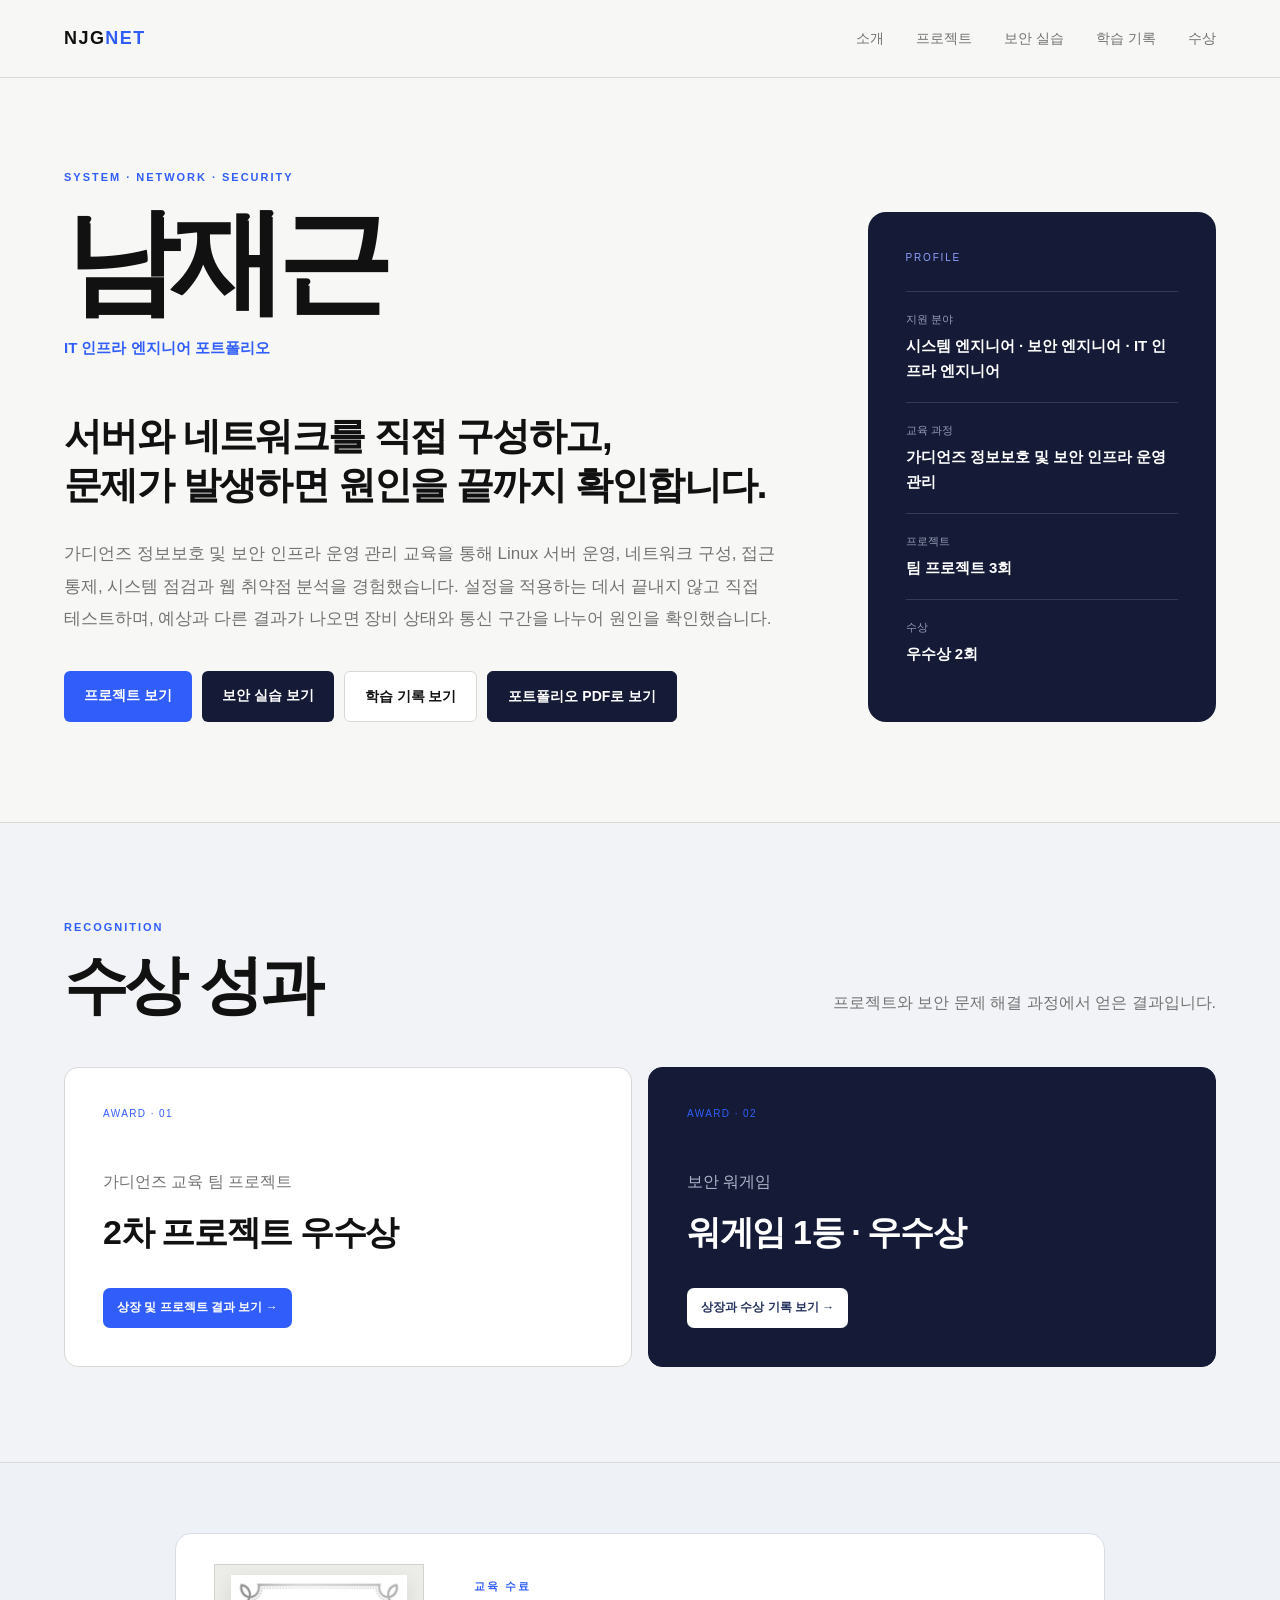
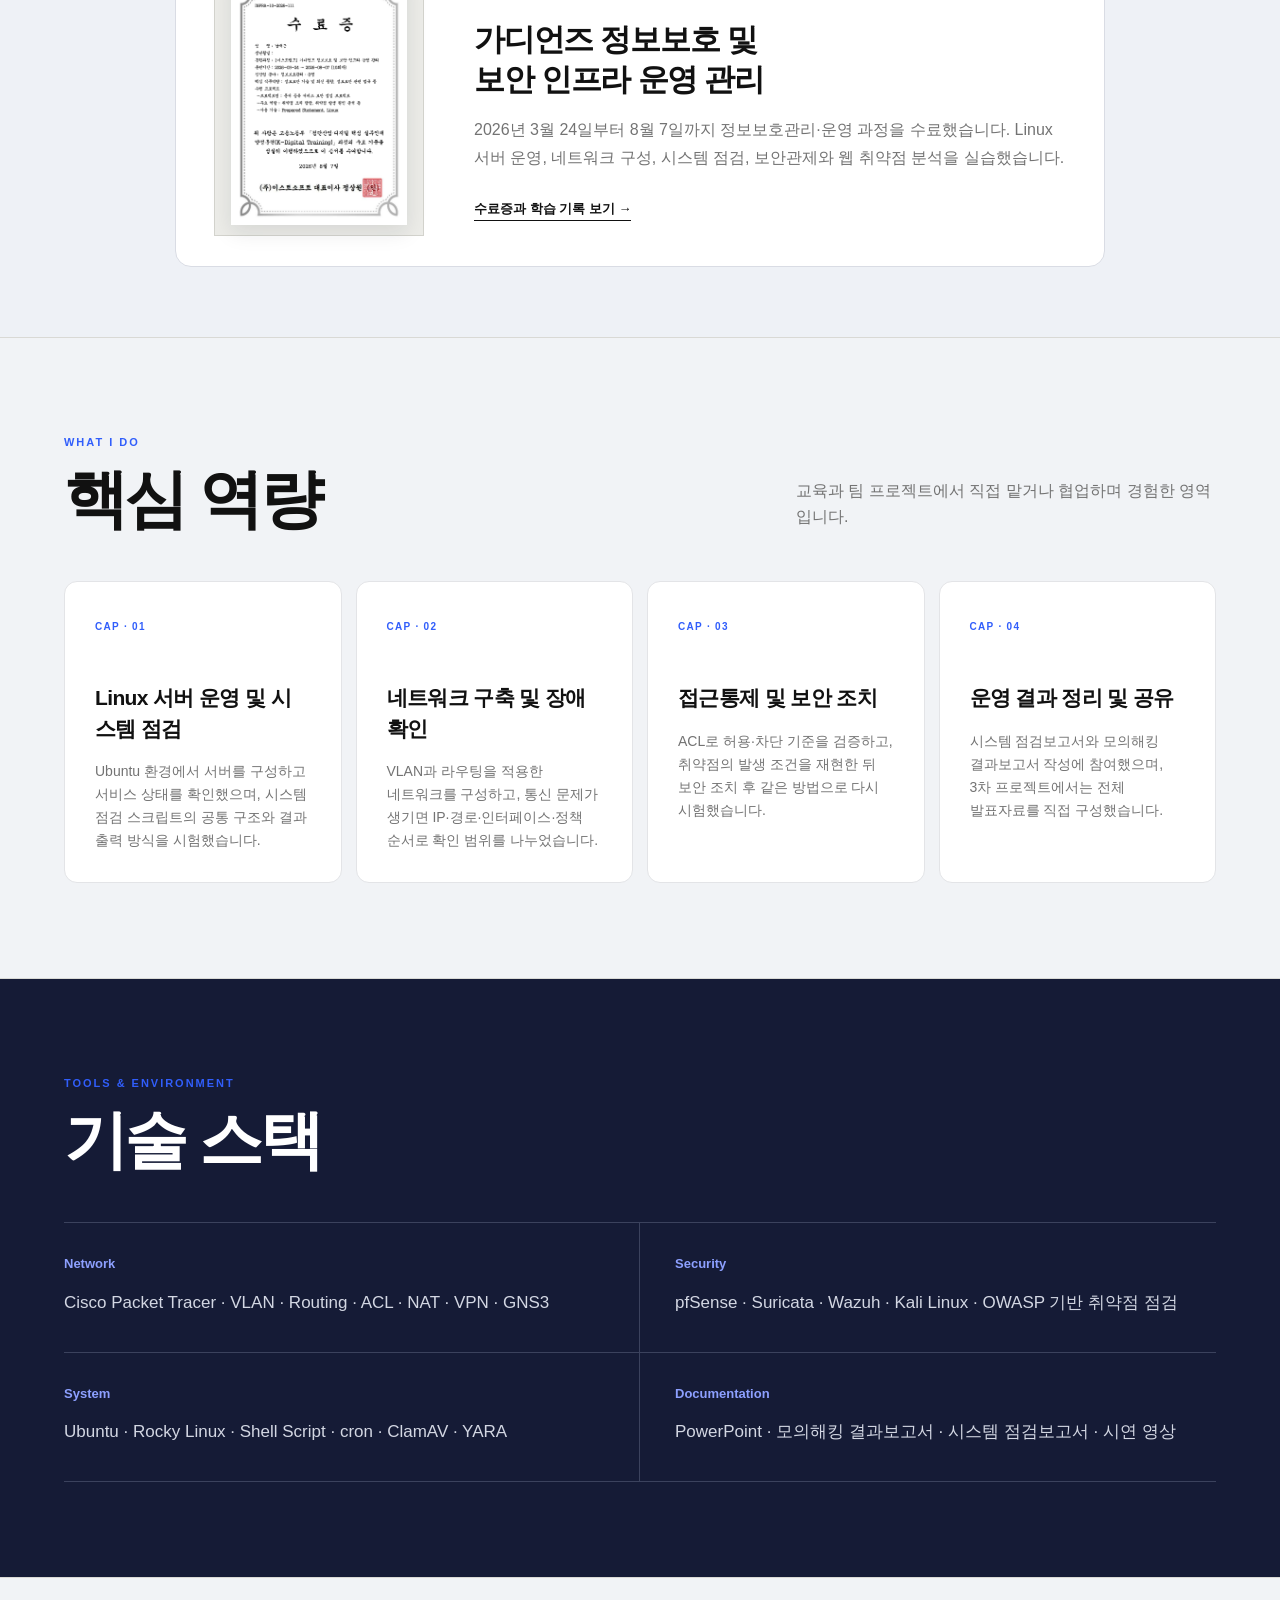
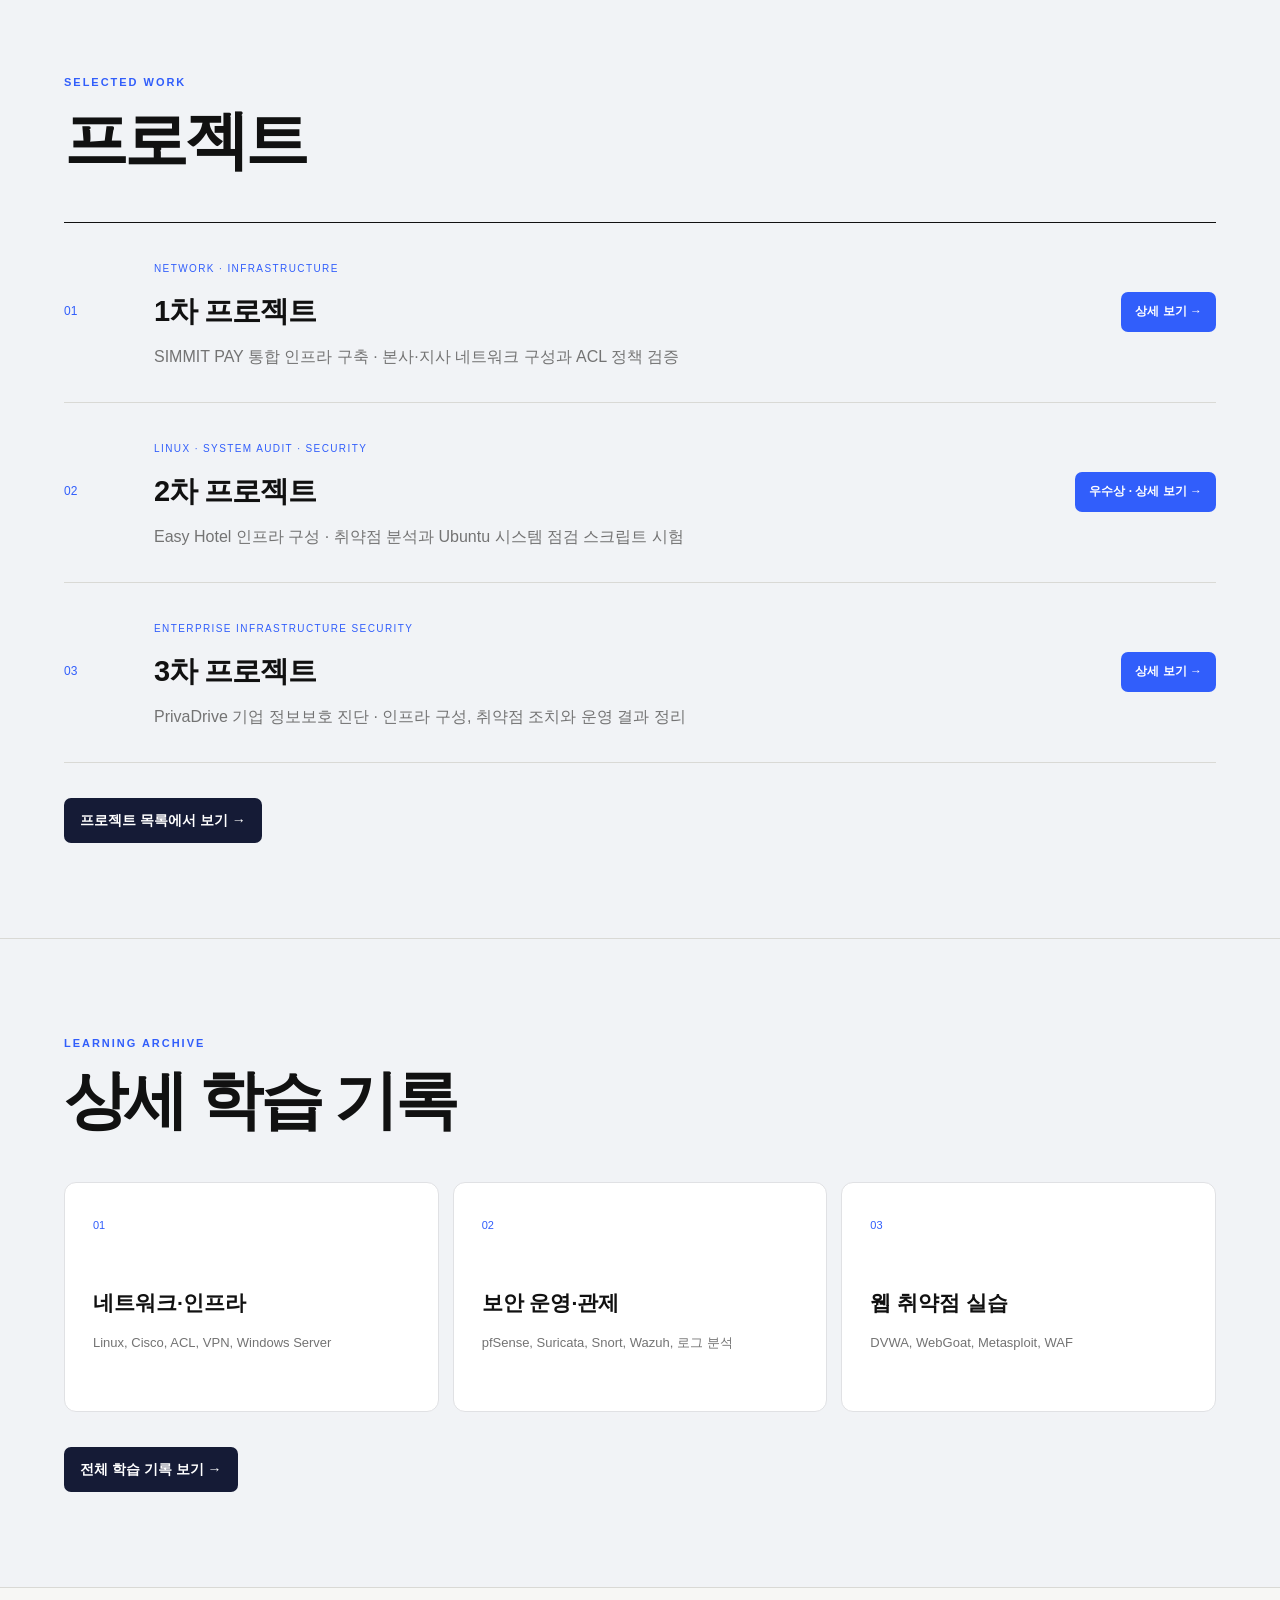
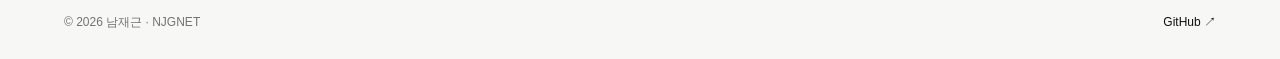
==== index.html @ 7d44e7eb "Add files via upload" ====
<!doctype html>
<html lang="ko"><head><meta charset="UTF-8"><meta name="viewport" content="width=device-width,initial-scale=1"><meta name="description" content="Linux 서버 운영, 네트워크 구축, 시스템 점검과 보안 실습 경험을 기록한 남재근의 IT 인프라 엔지니어 포트폴리오입니다."><title>남재근 | IT Infrastructure Engineer Portfolio</title><link rel="stylesheet" href="style.css?v=12"><link rel="stylesheet" href="button-highlights.css?v=1"></head>
<body>
<header class="header"><a class="logo" href="index.html">NJG<span>NET</span></a><nav><a href="about.html">소개</a><a href="projects.html">프로젝트</a><a href="activities.html">보안 실습</a><a href="learning.html">학습 기록</a><a href="awards.html">수상</a></nav></header>
<main class="portfolio-home">
<section class="career-hero" id="about"><div class="hero-copy"><p class="kicker">SYSTEM · NETWORK · SECURITY</p><h1>남재근</h1><p class="role">IT Infrastructure Engineer Portfolio</p><h2>서버와 네트워크를 직접 구성하고,<br>문제가 발생하면 원인을 끝까지 확인합니다.</h2><p class="hero-description">가디언즈 정보보호 및 보안 인프라 운영 관리 교육을 통해 Linux 서버 운영, 네트워크 구성, 접근 통제, 시스템 점검과 웹 취약점 분석을 경험했습니다. 설정을 적용하는 데서 끝내지 않고 직접 테스트하며, 예상과 다른 결과가 나오면 장비 상태와 통신 구간을 나누어 원인을 확인했습니다.</p><div class="hero-actions"><a class="primary-button" href="#projects">프로젝트 보기</a><a class="activity-button" href="activities.html">보안 실습 보기</a><a class="secondary-button" href="learning.html">학습 기록 보기</a><a class="pdf-button" href="portfolio-pdf.html">포트폴리오 PDF로 보기</a></div></div><aside class="profile-panel" aria-label="프로필 요약"><p class="panel-label">PROFILE</p><dl><div><dt>지원 분야</dt><dd>시스템 엔지니어 · 보안 엔지니어 · IT 인프라 엔지니어</dd></div><div><dt>교육 과정</dt><dd>가디언즈 정보보호 및 보안 인프라 운영 관리</dd></div><div><dt>프로젝트</dt><dd>팀 프로젝트 3회</dd></div><div><dt>수상</dt><dd>우수상 2회</dd></div></dl></aside></section>
<section class="home-section awards-preview" id="awards"><div class="section-heading"><div><p class="kicker">RECOGNITION</p><h2>수상 성과</h2></div><p>프로젝트와 보안 문제 해결 과정에서 얻은 결과입니다.</p></div><div class="award-preview-grid"><a href="awards.html#project-award" class="award-preview-card"><span>AWARD · 01</span><div><p>가디언즈 교육 팀 프로젝트</p><h3>2차 프로젝트 우수상</h3><small>상장 및 프로젝트 결과 보기 →</small></div></a><a href="awards.html#wargame-award" class="award-preview-card dark"><span>AWARD · 02</span><div><p>보안 워게임</p><h3>워게임 1등 · 우수상</h3><small>상장과 수상 기록 보기 →</small></div></a></div></section>
<section class="home-section certificate-preview" id="certificate"><div class="certificate-preview-card"><a class="certificate-thumbnail" href="learning.html#course-certificate" aria-label="교육 수료증 자세히 보기"><img src="assets/images/learning/course-certificate.png" alt="생년월일을 가린 가디언즈 정보보호 및 보안 인프라 운영 관리 교육 수료증"></a><div class="certificate-preview-copy"><p class="kicker">교육 수료</p><h2>가디언즈 정보보호 및<br>보안 인프라 운영 관리</h2><p>2026년 3월 24일부터 8월 7일까지 정보보호관리·운영 과정을 수료했습니다. Linux 서버 운영, 네트워크 구성, 시스템 점검, 보안관제와 웹 취약점 분석을 실습했습니다.</p><a href="learning.html#course-certificate">수료증과 학습 기록 보기 →</a></div></div></section><section class="home-section" id="capabilities"><div class="section-heading"><div><p class="kicker">WHAT I DO</p><h2>핵심 역량</h2></div><p>교육과 팀 프로젝트에서 직접 맡거나 협업하며 경험한 영역입니다.</p></div><div class="capability-grid"><article><span>CAP · 01</span><h3>Linux 서버 운영 및 시스템 점검</h3><p>Ubuntu 환경에서 서버를 구성하고 서비스 상태를 확인했으며, 시스템 점검 스크립트의 공통 구조와 결과 출력 방식을 시험했습니다.</p></article><article><span>CAP · 02</span><h3>네트워크 구축 및 장애 확인</h3><p>VLAN과 라우팅을 적용한 네트워크를 구성하고, 통신 문제가 생기면 IP·경로·인터페이스·정책 순서로 확인 범위를 나누었습니다.</p></article><article><span>CAP · 03</span><h3>접근통제 및 보안 조치</h3><p>ACL로 허용·차단 기준을 검증하고, 취약점의 발생 조건을 재현한 뒤 보안 조치 후 같은 방법으로 다시 시험했습니다.</p></article><article><span>CAP · 04</span><h3>운영 결과 정리 및 공유</h3><p>시스템 점검보고서와 모의해킹 결과보고서 작성에 참여했으며, 3차 프로젝트에서는 전체 발표자료를 직접 구성했습니다.</p></article></div></section>
<section class="home-section stack-section" id="skills"><div class="section-heading compact"><div><p class="kicker">TOOLS & ENVIRONMENT</p><h2>기술 스택</h2></div></div><div class="stack-groups"><article><h3>Network</h3><p>Cisco Packet Tracer · VLAN · Routing · ACL · NAT · VPN · GNS3</p></article><article><h3>Security</h3><p>pfSense · Suricata · Wazuh · Kali Linux · OWASP 기반 취약점 점검</p></article><article><h3>System</h3><p>Ubuntu · Rocky Linux · Shell Script · cron · ClamAV · YARA</p></article><article><h3>Documentation</h3><p>PowerPoint · 모의해킹 결과보고서 · 시스템 점검보고서 · 시연 영상</p></article></div></section>
<section class="home-section" id="projects"><div class="section-heading"><div><p class="kicker">SELECTED WORK</p><h2>프로젝트</h2></div></div><div class="featured-projects"><a href="project-01.html" class="featured-project"><span class="project-index">01</span><div><small>NETWORK · INFRASTRUCTURE</small><h3>1차 프로젝트</h3><p>SIMMIT PAY 통합 인프라 구축 · 본사·지사 네트워크 구성과 ACL 정책 검증</p></div><b>상세 보기 →</b></a><a href="project-02.html" class="featured-project award-project"><span class="project-index">02</span><div><small>LINUX · SYSTEM AUDIT · SECURITY</small><h3>2차 프로젝트</h3><p>Easy Hotel 인프라 구성 · 취약점 분석과 Ubuntu 시스템 점검 스크립트 시험</p></div><b>우수상 · 상세 보기 →</b></a><a href="project-03.html" class="featured-project"><span class="project-index">03</span><div><small>ENTERPRISE INFRASTRUCTURE SECURITY</small><h3>3차 프로젝트</h3><p>PrivaDrive 기업 정보보호 진단 · 인프라 구성, 취약점 조치와 운영 결과 정리</p></div><b>상세 보기 →</b></a></div><a class="all-projects" href="projects.html">프로젝트 목록에서 보기 →</a></section>
<section class="home-section learning-preview" id="learning"><div class="section-heading"><div><p class="kicker">LEARNING ARCHIVE</p><h2>상세 학습 기록</h2></div></div><div class="learning-preview-grid"><a href="learning.html#til-1"><span>01</span><h3>네트워크·인프라</h3><p>Linux, Cisco, ACL, VPN, Windows Server</p></a><a href="learning.html#til-2"><span>02</span><h3>보안 운영·관제</h3><p>pfSense, Suricata, Snort, Wazuh, 로그 분석</p></a><a href="learning.html#til-3"><span>03</span><h3>웹 취약점 실습</h3><p>DVWA, WebGoat, Metasploit, WAF</p></a></div><a class="all-projects" href="learning.html">전체 학습 기록 보기 →</a></section>

</main><footer><span>© 2026 남재근 · NJGNET</span><a href="https://github.com/njgnet" target="_blank" rel="noopener">GitHub ↗</a></footer>
</body></html>
---- style.css ----
@import url("base.css?v=3");
.portfolio-home{overflow:hidden}.career-hero{width:min(1180px,90vw);margin:auto;padding:90px 0 100px;display:grid;grid-template-columns:1.35fr .65fr;gap:80px;align-items:end}.hero-copy h1{font-size:clamp(70px,9vw,124px);line-height:.9;letter-spacing:-.075em;margin:0}.role{color:var(--accent);font-size:15px;font-weight:700;letter-spacing:.08em;margin:22px 0 50px}.hero-copy h2{font-size:clamp(30px,3vw,47px);line-height:1.3;letter-spacing:-.04em;margin:0 0 28px}.hero-description{max-width:720px;color:var(--muted);font-size:17px;line-height:1.9;word-break:keep-all}.hero-actions{display:flex;gap:10px;margin-top:36px}.hero-actions a{padding:13px 20px;text-decoration:none;border-radius:6px;font-size:14px;font-weight:700}.primary-button{background:var(--accent);color:#fff}.secondary-button{color:var(--ink);border:1px solid var(--line);background:var(--white)}.profile-panel{background:#151b36;color:#fff;padding:38px;border-radius:18px}.panel-label{font-size:10px;letter-spacing:.18em;color:#8da0ff;margin:0 0 25px}.profile-panel dl{margin:0}.profile-panel dl div{padding:18px 0;border-top:1px solid #343b58}.profile-panel dt{font-size:11px;color:#959db6;margin-bottom:6px}.profile-panel dd{margin:0;font-size:15px;font-weight:600}.panel-note{font-size:12px;color:#959db6;margin:24px 0 0;line-height:1.7}.home-section{padding:95px max(5vw,calc((100vw - 1180px)/2));border-top:1px solid var(--line)}.home-section:nth-of-type(even){background:#f1f3f6}.section-heading{display:flex;justify-content:space-between;gap:40px;align-items:end;margin-bottom:50px}.section-heading h2{font-size:clamp(42px,5vw,68px);line-height:1;margin:0;letter-spacing:-.055em}.section-heading>p{max-width:420px;color:var(--muted);margin:0}.section-heading .kicker{margin-bottom:16px}.capability-grid{display:grid;grid-template-columns:repeat(4,1fr);gap:14px}.capability-grid article{background:var(--white);border:1px solid #e3e4e7;border-radius:13px;padding:30px;min-height:280px}.capability-grid span{color:var(--accent);font-size:10px;font-weight:700;letter-spacing:.13em}.capability-grid h3{font-size:21px;line-height:1.45;letter-spacing:-.03em;margin:45px 0 16px}.capability-grid p{font-size:14px;color:var(--muted);margin:0;word-break:keep-all}.stack-section{background:#151b36!important;color:#fff}.stack-groups{display:grid;grid-template-columns:repeat(2,1fr);border-top:1px solid #3b425d}.stack-groups article{padding:30px 25px 35px 0;border-bottom:1px solid #3b425d}.stack-groups article:nth-child(odd){border-right:1px solid #3b425d}.stack-groups article:nth-child(even){padding-left:35px}.stack-groups h3{font-size:13px;color:#8da0ff;margin:0 0 14px}.stack-groups p{font-size:17px;color:#d3d7e3;margin:0}.featured-projects{border-top:1px solid var(--ink)}.featured-project{display:grid;grid-template-columns:70px 1fr 165px;align-items:center;gap:20px;min-height:180px;border-bottom:1px solid var(--line);color:var(--ink);text-decoration:none;transition:.2s}.featured-project:hover{padding-left:18px;background:var(--white)}.project-index{font-size:12px;color:var(--accent)}.featured-project small{font-size:10px;color:var(--accent);letter-spacing:.14em}.featured-project h3{font-size:29px;letter-spacing:-.035em;margin:8px 0}.featured-project p{color:var(--muted);margin:0}.featured-project b{text-align:right;font-size:13px}.award-project b{color:var(--accent)}.all-projects{display:inline-block;margin-top:35px;color:var(--ink);font-size:14px;font-weight:700;text-decoration:none;border-bottom:1px solid var(--ink);padding-bottom:4px}
@media(max-width:900px){.career-hero{grid-template-columns:1fr;gap:45px}.capability-grid{grid-template-columns:repeat(2,1fr)}.featured-project{grid-template-columns:45px 1fr 125px}.featured-project h3{font-size:24px}}
@media(max-width:650px){.career-hero{padding:65px 0}.role{margin-bottom:35px}.hero-copy h2 br{display:none}.home-section{padding-top:70px;padding-bottom:70px}.section-heading{display:block}.section-heading>p{margin-top:20px}.capability-grid,.stack-groups{grid-template-columns:1fr}.stack-groups article:nth-child(odd){border-right:0}.stack-groups article:nth-child(even){padding-left:0}.featured-project{grid-template-columns:35px 1fr;padding:28px 0}.featured-project b{grid-column:2;text-align:left}.featured-project p{font-size:13px}}
.learning-preview{background:#f1f3f6}.learning-preview-grid{display:grid;grid-template-columns:repeat(4,1fr);gap:14px}.learning-preview-grid a{min-height:230px;padding:28px;background:#fff;border:1px solid #e0e1e4;border-radius:12px;color:var(--ink);text-decoration:none;transition:.2s}.learning-preview-grid a:hover{transform:translateY(-4px);border-color:var(--accent)}.learning-preview-grid span{font-size:11px;color:var(--accent)}.learning-preview-grid h3{font-size:21px;line-height:1.35;margin:52px 0 14px}.learning-preview-grid p{font-size:13px;color:var(--muted);margin:0}.award-preview-grid{display:grid;grid-template-columns:1fr 1fr;gap:16px}.award-preview-card{min-height:300px;padding:38px;background:#fff;border:1px solid var(--line);border-radius:14px;color:var(--ink);text-decoration:none;display:flex;flex-direction:column;justify-content:space-between}.award-preview-card>span{font-size:10px;color:var(--accent);letter-spacing:.14em}.award-preview-card p{color:var(--muted);margin:0 0 8px}.award-preview-card h3{font-size:34px;letter-spacing:-.04em;margin:0 0 28px}.award-preview-card small{font-weight:700}.award-preview-card.dark{background:#151b36;color:#fff;border-color:#151b36}.award-preview-card.dark p{color:#aeb5ca}.award-preview-card.dark small{color:#8da0ff}.til-source{margin:55px 0 90px;padding:30px 34px;background:#151b36;color:#fff;border-radius:14px;display:flex;align-items:center;justify-content:space-between;gap:30px}.til-source span{font-size:10px;color:#8da0ff;letter-spacing:.15em}.til-source strong{display:block;font-size:24px;margin-top:5px}.til-source p{color:#aeb5ca;margin:8px 0 0}.til-source a{flex:none;color:#fff;text-decoration:none;border:1px solid #59617a;padding:11px 16px;border-radius:7px;font-size:13px}.learning-category{padding:80px 0;border-top:1px solid var(--ink);scroll-margin-top:100px}.learning-category-head{display:grid;grid-template-columns:70px 1fr;align-items:start;margin-bottom:45px}.learning-category-head>span{font-size:12px;color:var(--accent)}.learning-category-head .kicker{margin-bottom:10px}.learning-category-head h2{font-size:44px;letter-spacing:-.045em;margin:0}.learning-log-grid{display:grid;grid-template-columns:repeat(3,1fr);gap:14px;margin-left:70px}.learning-log-grid article{min-height:230px;border:1px solid var(--line);background:#fff;border-radius:11px;padding:26px}.learning-log-grid time{font-size:11px;color:var(--accent)}.learning-log-grid h3{font-size:21px;margin:35px 0 14px}.learning-log-grid p{font-size:14px;color:var(--muted);margin:0;word-break:keep-all}.category-intro{max-width:780px;margin:-20px 0 40px 70px;color:var(--muted)}.challenge-grid{display:grid;grid-template-columns:repeat(3,1fr);gap:14px;margin-left:70px}.challenge-grid article{padding:28px;background:#fff;border:1px solid var(--line);border-radius:11px}.challenge-grid>article>span{font-size:10px;color:var(--accent);letter-spacing:.13em}.challenge-grid h3{font-size:23px;margin:28px 0}.challenge-grid dl{margin:0}.challenge-grid dl div{border-top:1px solid var(--line);padding:13px 0}.challenge-grid dt{font-size:11px;color:var(--muted)}.challenge-grid dd{margin:3px 0 0;font-size:14px}.challenge-grid .highlight-challenge{background:#151b36;color:#fff;border-color:#151b36}.highlight-challenge dl div{border-color:#3b425d}.highlight-challenge dt{color:#8f98b4}.award-records{padding-top:70px}.award-record{display:grid;grid-template-columns:.8fr 1.2fr;gap:70px;align-items:center;padding:60px 0;border-bottom:1px solid var(--line);scroll-margin-top:90px}.award-image-frame{padding:24px;background:#ecece8;border:1px solid #d3d3cd;border-radius:12px}.award-image-frame img{display:block;width:100%;height:auto;background:#fff;box-shadow:0 8px 30px rgba(0,0,0,.08)}.award-record h2{font-size:40px;letter-spacing:-.045em;margin:10px 0 20px}.award-record>div:last-child>p:not(.kicker){color:var(--muted);line-height:1.85;margin-bottom:30px}.award-placeholder{min-height:390px;background:#151b36;color:#fff;border-radius:12px;display:flex;flex-direction:column;align-items:center;justify-content:center}.award-placeholder span{font-size:10px;color:#8da0ff;letter-spacing:.15em}.award-placeholder strong{font-size:23px;margin-top:10px}
@media(max-width:900px){.learning-preview-grid{grid-template-columns:repeat(2,1fr)}.learning-log-grid,.challenge-grid{grid-template-columns:repeat(2,1fr)}.award-record{grid-template-columns:1fr;gap:35px}.award-image-frame{max-width:520px}}
@media(max-width:650px){.header nav a:nth-child(2){display:none}.learning-preview-grid,.award-preview-grid,.learning-log-grid,.challenge-grid{grid-template-columns:1fr}.til-source{display:block}.til-source a{display:inline-block;margin-top:22px}.learning-category-head{grid-template-columns:35px 1fr}.learning-category-head h2{font-size:33px}.learning-log-grid,.challenge-grid,.category-intro{margin-left:35px}.award-preview-card{min-height:240px}.award-record h2{font-size:32px}.award-placeholder{min-height:280px}}
.hero-copy .role{font-size:0}.hero-copy .role::after{content:"IT 인프라 엔지니어 포트폴리오";font-size:15px}.learning-page .page-title h1{font-size:0}.learning-page .page-title h1::after{content:"학습 기록";font-size:clamp(62px,9vw,110px)}body:has(.award-records) .page-title h1{font-size:0}body:has(.award-records) .page-title h1::after{content:"수상 성과";font-size:clamp(62px,9vw,110px)}
body:has(.learning-page) nav a,body:has(.award-records) nav a{font-size:0}body:has(.learning-page) nav a::after,body:has(.award-records) nav a::after{font-size:14px}body:has(.learning-page) nav a:nth-child(1)::after,body:has(.award-records) nav a:nth-child(1)::after{content:"소개"}body:has(.learning-page) nav a:nth-child(2)::after,body:has(.award-records) nav a:nth-child(2)::after{content:"프로젝트"}body:has(.learning-page) nav a:nth-child(3)::after,body:has(.award-records) nav a:nth-child(3)::after{content:"학습 기록"}body:has(.learning-page) nav a:nth-child(4)::after,body:has(.award-records) nav a:nth-child(4)::after{content:"수상"}
.study-detail-list{margin-left:70px;border-top:1px solid var(--line)}.study-detail{display:grid;grid-template-columns:.78fr 1.22fr;gap:55px;padding:48px 0;border-bottom:1px solid var(--line)}.study-title time{font-size:11px;color:var(--accent)}.study-title h3{font-size:28px;letter-spacing:-.035em;margin:18px 0 13px}.study-title p{color:var(--muted);margin:0;word-break:keep-all}.study-body h4{font-size:14px;margin:0 0 15px}.study-body ul,.study-body ol{padding-left:20px;margin:0}.study-body li{margin:8px 0;color:#4f4f4f}.study-body pre{margin:24px 0 0;padding:20px;background:#151b36;color:#dce1f0;border-radius:9px;overflow:auto;font-size:12px;line-height:1.65}.study-body code{font-family:Consolas,monospace}.study-body p code,.study-body li code{background:#eceef3;padding:2px 5px;border-radius:4px;color:#24315e}.study-result{margin:24px 0 0;padding:18px 20px;border-left:3px solid var(--accent);background:#eef1fb;color:#50576c!important}.compact-study .study-detail{grid-template-columns:1fr 1fr}
@media(max-width:800px){.study-detail{grid-template-columns:1fr;gap:25px}.compact-study .study-detail{grid-template-columns:1fr}.study-detail-list{margin-left:35px}}
@media(max-width:520px){.study-detail-list{margin-left:0}.study-detail{padding:36px 0}.study-title h3{font-size:24px}.study-body pre{font-size:11px}}
.archive-nav{position:sticky;top:78px;z-index:5;display:flex;gap:8px;flex-wrap:wrap;padding:18px 0;margin:35px 0 20px;background:var(--bg);border-bottom:1px solid var(--line)}.archive-nav a{font-size:12px;color:var(--ink);text-decoration:none;border:1px solid var(--line);background:#fff;border-radius:99px;padding:7px 12px}.til-category{padding:70px 0 20px;scroll-margin-top:150px}.til-category-title{display:grid;grid-template-columns:70px 1fr;margin-bottom:35px}.til-category-title>span{font-size:12px;color:var(--accent)}.til-category-title h2{font-size:42px;letter-spacing:-.045em;margin:0}.til-category-title .kicker{margin-bottom:8px}.til-category-title p:last-child{color:var(--muted);margin:8px 0 0}.til-timeline{margin-left:70px;border-top:1px solid var(--ink)}.til-entry{margin:0;padding:0;border:0;border-bottom:1px solid var(--line)}.til-entry summary{list-style:none;display:grid;grid-template-columns:140px 1fr 75px;gap:25px;align-items:center;padding:25px 0;cursor:pointer}.til-entry summary::-webkit-details-marker{display:none}.til-entry summary time{font-size:12px;color:var(--accent)}.til-entry summary strong{font-size:18px}.til-entry summary span{font-size:11px;color:var(--muted);text-align:right}.til-entry[open] summary span{font-size:0}.til-entry[open] summary span::after{content:"접기";font-size:11px}.til-entry-body{margin:0 0 35px 140px;padding:30px;background:#fff;border:1px solid var(--line);border-radius:10px;color:#4f4f4f}.til-entry-body h4{font-size:18px;color:var(--ink);margin:32px 0 12px}.til-entry-body h4:first-child{margin-top:0}.til-entry-body p{margin:10px 0}.til-entry-body ul,.til-entry-body ol{padding-left:22px}.til-entry-body li{margin:6px 0}.til-entry-body pre{padding:20px;background:#151b36;color:#dce1f0;border-radius:8px;overflow:auto;font-size:12px;line-height:1.65}.til-entry-body code{font-family:Consolas,monospace}.til-entry-body p code,.til-entry-body li code{background:#edf0f6;color:#27325c;padding:2px 5px;border-radius:4px}.til-entry-body hr{border:0;border-top:1px solid var(--line);margin:25px 0}.archive-loading{padding:70px;text-align:center;color:var(--muted)}
.course-certificate{display:grid;grid-template-columns:360px minmax(0,1fr);gap:55px;align-items:center;padding:55px 0 70px;border-bottom:1px solid var(--line);scroll-margin-top:150px}.course-certificate figure{display:flex;justify-content:center;align-items:center;margin:0;padding:12px;background:#e9e9e4;border:1px solid #d3d3cd}.course-certificate img{display:block;width:auto;max-width:100%;height:auto;max-height:540px;background:#fff;box-shadow:0 10px 28px rgba(20,25,35,.1)}.course-certificate h2{margin:14px 0 28px;font-size:38px;line-height:1.3;letter-spacing:-.04em}.course-certificate dl{margin:0 0 28px}.course-certificate dl div{display:grid;grid-template-columns:90px 1fr;gap:20px;padding:14px 0;border-top:1px solid var(--line)}.course-certificate dt{color:var(--muted);font-size:12px}.course-certificate dd{margin:0;line-height:1.65}.course-certificate a{display:inline-block;padding:11px 16px;color:#fff;background:#151b36;border-radius:7px;text-decoration:none;font-size:13px;font-weight:700}
.certificate-preview{padding-top:70px;padding-bottom:70px;background:#eef1f6}.certificate-preview-card{display:grid;grid-template-columns:210px minmax(0,1fr);gap:50px;align-items:center;max-width:930px;margin:0 auto;padding:30px 38px;background:#fff;border:1px solid #d9dce4;border-radius:16px}.certificate-thumbnail{display:flex;justify-content:center;padding:10px;background:#ecece8;border:1px solid #d3d3cd}.certificate-thumbnail img{display:block;width:auto;max-width:100%;height:250px;object-fit:contain;background:#fff;box-shadow:0 7px 20px rgba(20,25,35,.1)}.certificate-preview-copy h2{margin:12px 0 16px;font-size:31px;line-height:1.3;letter-spacing:-.04em}.certificate-preview-copy>p:not(.kicker){max-width:610px;margin:0 0 23px;color:var(--muted);line-height:1.75;word-break:keep-all}.certificate-preview-copy>a{display:inline-block;color:var(--ink);border-bottom:1px solid var(--ink);font-size:13px;font-weight:700;text-decoration:none}
@media(max-width:700px){.archive-nav{top:66px}.til-category-title{grid-template-columns:35px 1fr}.til-category-title h2{font-size:32px}.til-timeline{margin-left:35px}.til-entry summary{grid-template-columns:1fr 65px;gap:8px}.til-entry summary time{grid-column:1/3}.til-entry-body{margin-left:0;padding:22px}.til-entry summary strong{font-size:16px}}
@media(max-width:700px){.course-certificate{grid-template-columns:1fr;gap:30px}.course-certificate figure{width:min(320px,100%);margin:0 auto}.course-certificate img{max-height:470px}.course-certificate h2{font-size:30px}.certificate-preview-card{grid-template-columns:1fr;gap:26px;padding:26px}.certificate-thumbnail{width:180px;margin:0 auto}.certificate-thumbnail img{height:220px}.certificate-preview-copy{text-align:center}.certificate-preview-copy h2{font-size:27px}.certificate-preview-copy>p:not(.kicker){text-align:left}}
.learning-title{display:block}.learning-title .kicker{margin-bottom:35px}.learning-title h1{font-size:clamp(62px,9vw,110px)!important}.learning-title h1::after{content:none!important}
.til-entry summary{grid-template-columns:190px 1fr 75px}.til-entry summary time{white-space:nowrap}.screen-note{margin:14px 0;padding:15px 18px;border-left:3px solid #6c83ff;background:#f0f3ff;border-radius:0 7px 7px 0}.screen-note b{display:block;font-size:11px;color:var(--accent);margin-bottom:5px}.screen-note p{margin:0;color:#596075}.entry-analysis{margin:0 0 32px;padding:25px;background:#151b36;color:#fff;border-radius:10px}.entry-analysis h4{color:#fff!important;margin:0 0 15px!important}.entry-analysis ul{margin:0}.entry-analysis li{color:#d8dce8;margin:9px 0}.entry-analysis code{background:#303956!important;color:#fff!important}
.profile{display:grid;grid-template-columns:1.1fr .9fr;gap:60px;align-items:stretch}.profile-card{background:#151b36;color:#fff;border-radius:26px;padding:58px}.profile-card .light{color:#8da0ff}.profile-card h1{font-size:64px;line-height:1;margin:35px 0}.profile-card h2{font-size:27px;line-height:1.45;margin:0 0 28px}.profile-card>p{color:#b9c0d4}.profile-actions{display:flex;gap:10px;margin-top:38px}.profile-actions a{background:#315efb;color:#fff;text-decoration:none;padding:12px 18px;border-radius:9px;font-weight:700}.profile-actions .outline{background:transparent;border:1px solid #59617a}.profile-details{padding:58px 20px}.profile-details h3{font-size:36px;line-height:1.3;margin:0 0 55px}.profile-details dl{margin:0}.profile-details dl div{display:grid;grid-template-columns:100px 1fr;border-top:1px solid #d9d9d5;padding:20px 0}.profile-details dt{color:#737373;font-size:13px}.profile-details dd{margin:0;font-weight:600}.project-menu{border-top:1px solid #111}.project-menu>a{display:grid;grid-template-columns:70px 1fr 80px;align-items:center;min-height:170px;border-bottom:1px solid #d9d9d5;color:#111;text-decoration:none;transition:.2s}.project-menu>a:hover{padding-left:16px;background:#fff}.project-menu>a>span{color:#315efb;font-size:12px}.project-menu small{color:#315efb;font-size:10px;letter-spacing:.15em}.project-menu h2{font-size:30px;margin:6px 0}.project-menu p{color:#737373;margin:0}.project-menu i{font-size:24px;font-style:normal;text-align:right}.project-menu em{font-size:12px;font-style:normal;color:#737373;border:1px solid #d9d9d5;border-radius:99px;padding:6px 10px;text-align:center}.detail-hero{min-height:520px;border-top:1px solid #111;border-bottom:1px solid #111;padding:70px 0}.detail-hero h1{font-size:clamp(62px,9vw,110px);letter-spacing:-.06em;margin:35px 0 25px}.detail-hero>p:last-child{color:#737373;font-size:18px}.detail-hero.pending{display:flex;flex-direction:column;justify-content:center}@media(max-width:760px){.profile{grid-template-columns:1fr}.profile-card{padding:38px 28px}.profile-card h1{font-size:50px}.profile-details{padding:15px 0}.project-menu>a{grid-template-columns:45px 1fr 65px}.project-menu h2{font-size:25px}}@media(max-width:520px){.header nav{gap:9px}.header nav a{font-size:11px}.project-menu>a{grid-template-columns:35px 1fr}.project-menu>a i,.project-menu>a em{display:none}}
.hero-actions{flex-wrap:wrap}.pdf-button{color:#fff;background:#151b36;border:1px solid #151b36}
---- button-highlights.css ----
.learning-preview-grid{grid-template-columns:repeat(3,1fr)}
.featured-project b,.award-preview-card small{display:inline-flex;align-items:center;justify-content:center;width:max-content;padding:10px 14px;border-radius:7px;background:#315efb;color:#fff;font-size:12px;font-weight:700}
.featured-project b{justify-self:end}.award-preview-card.dark small{background:#fff;color:#24315e}
.all-projects{padding:11px 16px!important;border:0!important;border-radius:7px;background:#151b36;color:#fff!important}
.text-link{display:inline-flex;padding:11px 16px!important;border:0!important;border-radius:7px;background:#315efb;color:#fff!important;text-decoration:none!important;font-size:13px;font-weight:700}
.award-preview-card{transition:transform .2s,border-color .2s}.award-preview-card:hover{transform:translateY(-4px);border-color:#315efb}
.hero-actions{flex-wrap:wrap}.hero-actions .activity-button{padding:13px 20px;text-decoration:none;border-radius:6px;font-size:14px;font-weight:700;background:#151b36;color:#fff}
@media(max-width:900px){.learning-preview-grid{grid-template-columns:repeat(2,1fr)}}@media(max-width:650px){.learning-preview-grid{grid-template-columns:1fr}.featured-project b{justify-self:start}}
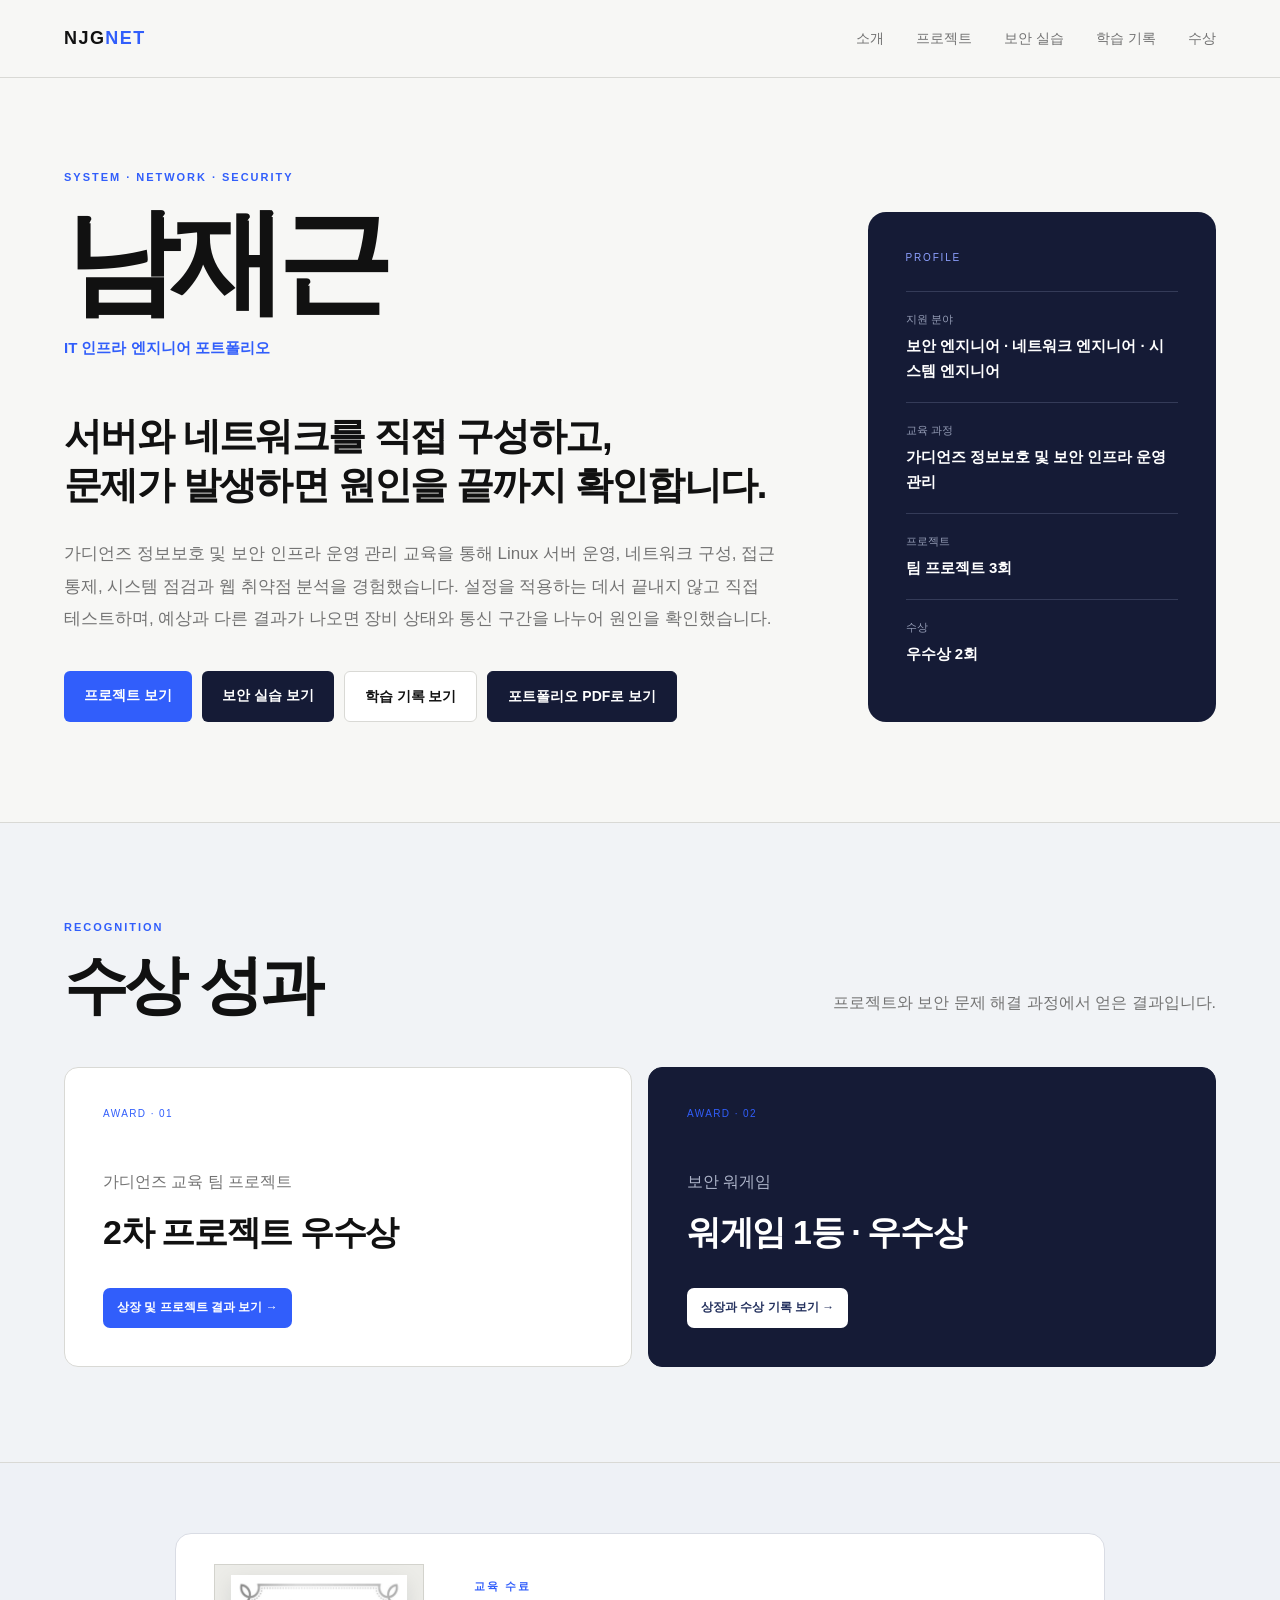
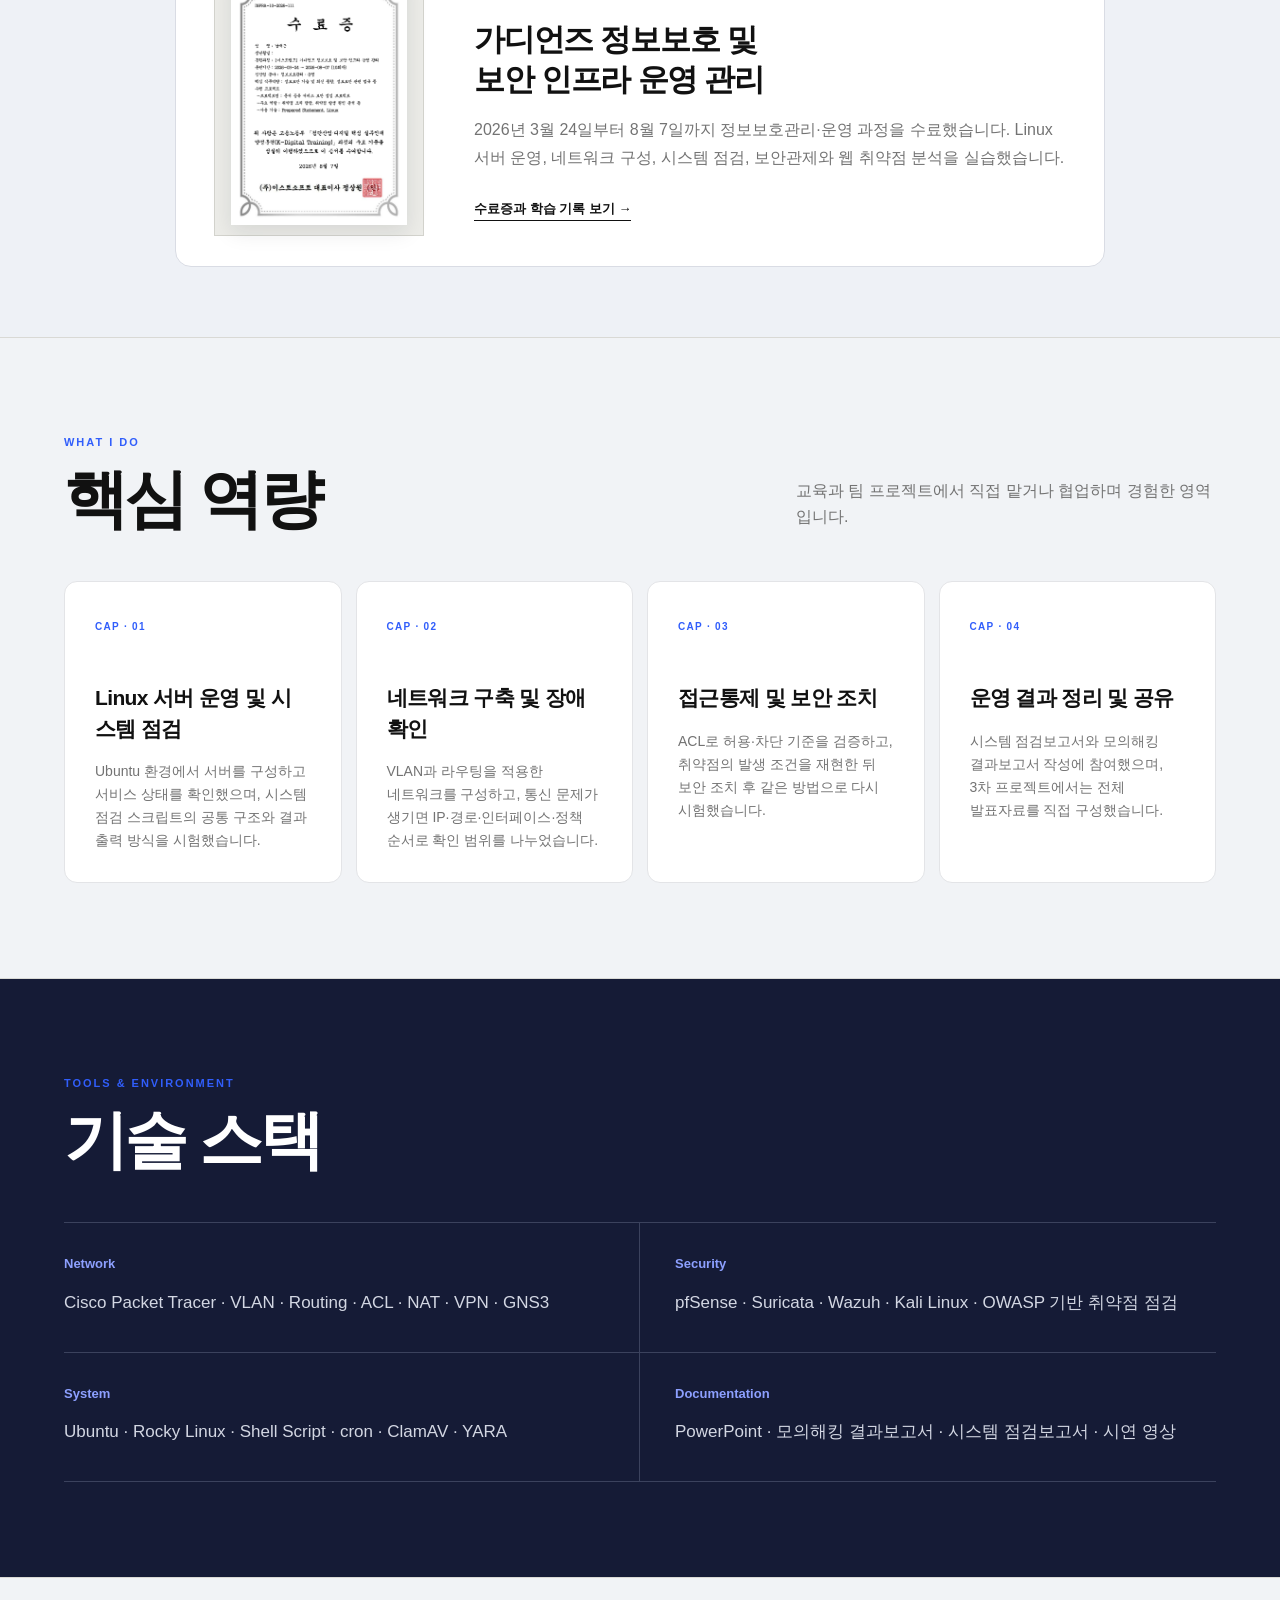
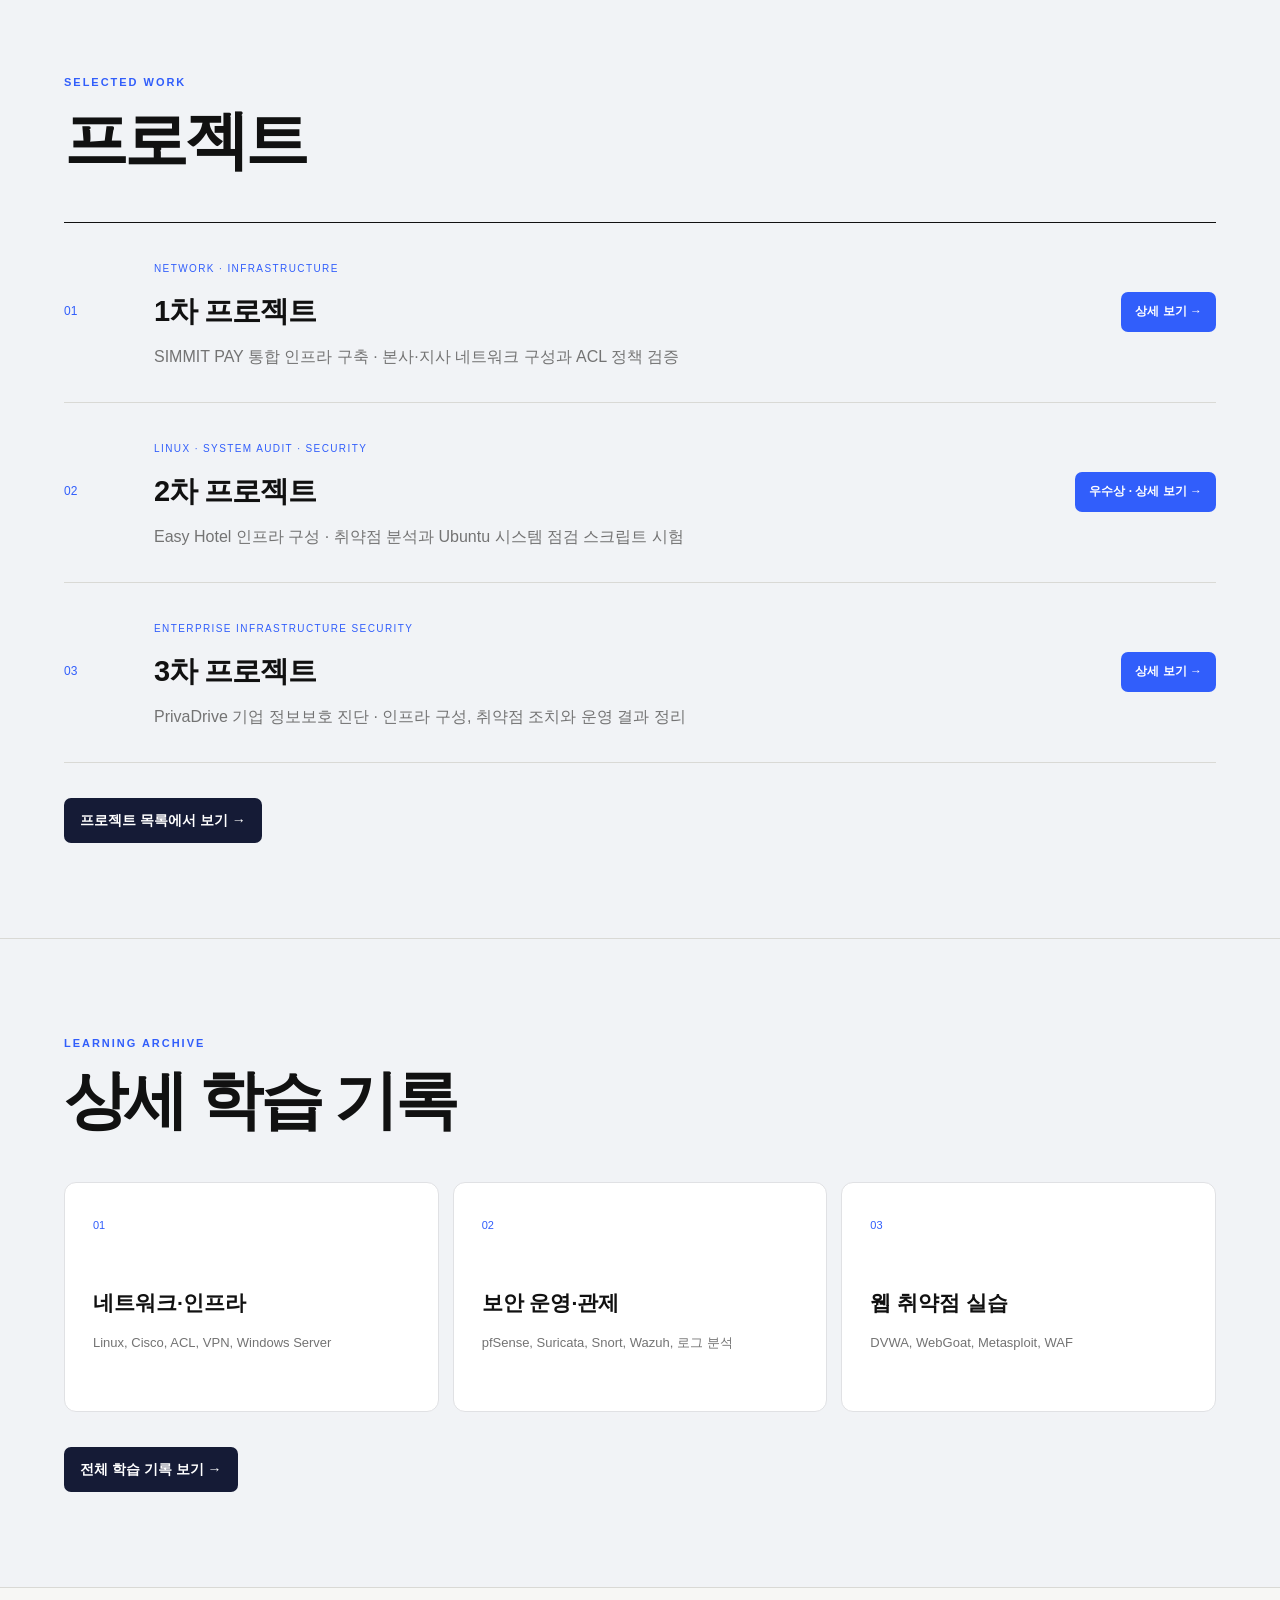
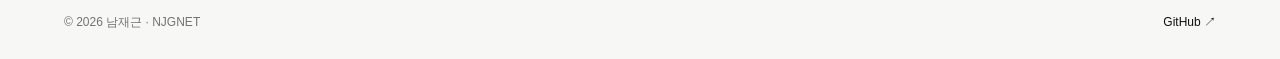
==== commit 58d19415: "Add files via upload" ====
--- a/index.html
+++ b/index.html
@@ -3,7 +3,7 @@
 <body>
 <header class="header"><a class="logo" href="index.html">NJG<span>NET</span></a><nav><a href="about.html">소개</a><a href="projects.html">프로젝트</a><a href="activities.html">보안 실습</a><a href="learning.html">학습 기록</a><a href="awards.html">수상</a></nav></header>
 <main class="portfolio-home">
-<section class="career-hero" id="about"><div class="hero-copy"><p class="kicker">SYSTEM · NETWORK · SECURITY</p><h1>남재근</h1><p class="role">IT Infrastructure Engineer Portfolio</p><h2>서버와 네트워크를 직접 구성하고,<br>문제가 발생하면 원인을 끝까지 확인합니다.</h2><p class="hero-description">가디언즈 정보보호 및 보안 인프라 운영 관리 교육을 통해 Linux 서버 운영, 네트워크 구성, 접근 통제, 시스템 점검과 웹 취약점 분석을 경험했습니다. 설정을 적용하는 데서 끝내지 않고 직접 테스트하며, 예상과 다른 결과가 나오면 장비 상태와 통신 구간을 나누어 원인을 확인했습니다.</p><div class="hero-actions"><a class="primary-button" href="#projects">프로젝트 보기</a><a class="activity-button" href="activities.html">보안 실습 보기</a><a class="secondary-button" href="learning.html">학습 기록 보기</a><a class="pdf-button" href="portfolio-pdf.html">포트폴리오 PDF로 보기</a></div></div><aside class="profile-panel" aria-label="프로필 요약"><p class="panel-label">PROFILE</p><dl><div><dt>지원 분야</dt><dd>시스템 엔지니어 · 보안 엔지니어 · IT 인프라 엔지니어</dd></div><div><dt>교육 과정</dt><dd>가디언즈 정보보호 및 보안 인프라 운영 관리</dd></div><div><dt>프로젝트</dt><dd>팀 프로젝트 3회</dd></div><div><dt>수상</dt><dd>우수상 2회</dd></div></dl></aside></section>
+<section class="career-hero" id="about"><div class="hero-copy"><p class="kicker">SYSTEM · NETWORK · SECURITY</p><h1>남재근</h1><p class="role">IT Infrastructure Engineer Portfolio</p><h2>서버와 네트워크를 직접 구성하고,<br>문제가 발생하면 원인을 끝까지 확인합니다.</h2><p class="hero-description">가디언즈 정보보호 및 보안 인프라 운영 관리 교육을 통해 Linux 서버 운영, 네트워크 구성, 접근 통제, 시스템 점검과 웹 취약점 분석을 경험했습니다. 설정을 적용하는 데서 끝내지 않고 직접 테스트하며, 예상과 다른 결과가 나오면 장비 상태와 통신 구간을 나누어 원인을 확인했습니다.</p><div class="hero-actions"><a class="primary-button" href="#projects">프로젝트 보기</a><a class="activity-button" href="activities.html">보안 실습 보기</a><a class="secondary-button" href="learning.html">학습 기록 보기</a><a class="pdf-button" href="portfolio-pdf.html">포트폴리오 PDF로 보기</a></div></div><aside class="profile-panel" aria-label="프로필 요약"><p class="panel-label">PROFILE</p><dl><div><dt>지원 분야</dt><dd>보안 엔지니어 · 네트워크 엔지니어 · 시스템 엔지니어</dd></div><div><dt>교육 과정</dt><dd>가디언즈 정보보호 및 보안 인프라 운영 관리</dd></div><div><dt>프로젝트</dt><dd>팀 프로젝트 3회</dd></div><div><dt>수상</dt><dd>우수상 2회</dd></div></dl></aside></section>
 <section class="home-section awards-preview" id="awards"><div class="section-heading"><div><p class="kicker">RECOGNITION</p><h2>수상 성과</h2></div><p>프로젝트와 보안 문제 해결 과정에서 얻은 결과입니다.</p></div><div class="award-preview-grid"><a href="awards.html#project-award" class="award-preview-card"><span>AWARD · 01</span><div><p>가디언즈 교육 팀 프로젝트</p><h3>2차 프로젝트 우수상</h3><small>상장 및 프로젝트 결과 보기 →</small></div></a><a href="awards.html#wargame-award" class="award-preview-card dark"><span>AWARD · 02</span><div><p>보안 워게임</p><h3>워게임 1등 · 우수상</h3><small>상장과 수상 기록 보기 →</small></div></a></div></section>
 <section class="home-section certificate-preview" id="certificate"><div class="certificate-preview-card"><a class="certificate-thumbnail" href="learning.html#course-certificate" aria-label="교육 수료증 자세히 보기"><img src="assets/images/learning/course-certificate.png" alt="생년월일을 가린 가디언즈 정보보호 및 보안 인프라 운영 관리 교육 수료증"></a><div class="certificate-preview-copy"><p class="kicker">교육 수료</p><h2>가디언즈 정보보호 및<br>보안 인프라 운영 관리</h2><p>2026년 3월 24일부터 8월 7일까지 정보보호관리·운영 과정을 수료했습니다. Linux 서버 운영, 네트워크 구성, 시스템 점검, 보안관제와 웹 취약점 분석을 실습했습니다.</p><a href="learning.html#course-certificate">수료증과 학습 기록 보기 →</a></div></div></section><section class="home-section" id="capabilities"><div class="section-heading"><div><p class="kicker">WHAT I DO</p><h2>핵심 역량</h2></div><p>교육과 팀 프로젝트에서 직접 맡거나 협업하며 경험한 영역입니다.</p></div><div class="capability-grid"><article><span>CAP · 01</span><h3>Linux 서버 운영 및 시스템 점검</h3><p>Ubuntu 환경에서 서버를 구성하고 서비스 상태를 확인했으며, 시스템 점검 스크립트의 공통 구조와 결과 출력 방식을 시험했습니다.</p></article><article><span>CAP · 02</span><h3>네트워크 구축 및 장애 확인</h3><p>VLAN과 라우팅을 적용한 네트워크를 구성하고, 통신 문제가 생기면 IP·경로·인터페이스·정책 순서로 확인 범위를 나누었습니다.</p></article><article><span>CAP · 03</span><h3>접근통제 및 보안 조치</h3><p>ACL로 허용·차단 기준을 검증하고, 취약점의 발생 조건을 재현한 뒤 보안 조치 후 같은 방법으로 다시 시험했습니다.</p></article><article><span>CAP · 04</span><h3>운영 결과 정리 및 공유</h3><p>시스템 점검보고서와 모의해킹 결과보고서 작성에 참여했으며, 3차 프로젝트에서는 전체 발표자료를 직접 구성했습니다.</p></article></div></section>
 <section class="home-section stack-section" id="skills"><div class="section-heading compact"><div><p class="kicker">TOOLS & ENVIRONMENT</p><h2>기술 스택</h2></div></div><div class="stack-groups"><article><h3>Network</h3><p>Cisco Packet Tracer · VLAN · Routing · ACL · NAT · VPN · GNS3</p></article><article><h3>Security</h3><p>pfSense · Suricata · Wazuh · Kali Linux · OWASP 기반 취약점 점검</p></article><article><h3>System</h3><p>Ubuntu · Rocky Linux · Shell Script · cron · ClamAV · YARA</p></article><article><h3>Documentation</h3><p>PowerPoint · 모의해킹 결과보고서 · 시스템 점검보고서 · 시연 영상</p></article></div></section>
